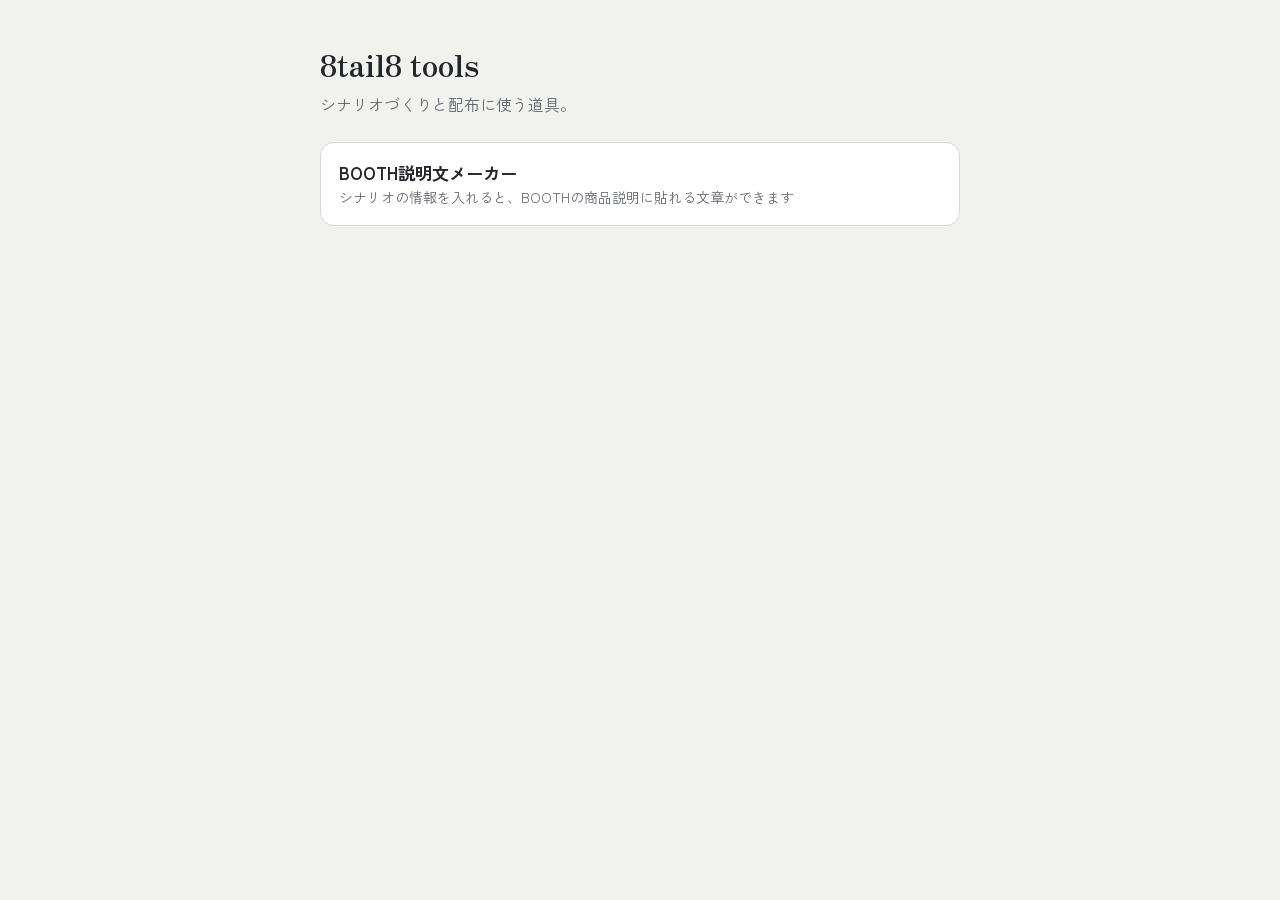
==== index.html @ a01e5641 "BOOTH説明文メーカーを追加 Co-Authored-By: Claude Opus 5.5 <noreply@anthropic.com> Claude-Session: https://clau" ====
<!doctype html>
<html lang="ja">
<head>
<meta charset="utf-8">
<meta name="viewport" content="width=device-width, initial-scale=1">
<meta name="robots" content="noindex">
<title>8tail8 tools</title>
<link rel="preconnect" href="https://fonts.googleapis.com">
<link rel="preconnect" href="https://fonts.gstatic.com" crossorigin>
<link rel="stylesheet" href="https://fonts.googleapis.com/css2?family=Zen+Antique&family=Zen+Kaku+Gothic+New:wght@400;700&display=swap">
<style>
  :root { --bg: #f1f2ee; --panel: #fff; --ink: #23262c; --ink-2: #646872; --line: #d9dbd5; --accent: #a3315e; }
  @media (prefers-color-scheme: dark) { :root { --bg: #15171b; --panel: #1e2126; --ink: #e8e9ec; --ink-2: #a2a6af; --line: #343840; --accent: #e0709c; color-scheme: dark; } }
  body { margin: 0; background: var(--bg); color: var(--ink); font-family: "Zen Kaku Gothic New", sans-serif; line-height: 1.6; padding: 40px max(16px, env(safe-area-inset-left)) 60px; }
  main { max-width: 640px; margin: 0 auto; }
  h1 { font-family: "Zen Antique", serif; font-weight: 400; font-size: 30px; margin: 0 0 4px; }
  p.lead { color: var(--ink-2); margin: 0 0 24px; }
  a.tool { display: block; background: var(--panel); border: 1px solid var(--line); border-radius: 14px; padding: 16px 18px; color: inherit; text-decoration: none; }
  a.tool:hover { border-color: var(--accent); }
  a.tool b { font-size: 17px; }
  a.tool span { display: block; color: var(--ink-2); font-size: 14px; }
  ul { list-style: none; padding: 0; display: flex; flex-direction: column; gap: 10px; }
</style>
</head>
<body>
<main>
  <h1>8tail8 tools</h1>
  <p class="lead">シナリオづくりと配布に使う道具。</p>
  <ul>
    <li><a class="tool" href="booth-maker/"><b>BOOTH説明文メーカー</b><span>シナリオの情報を入れると、BOOTHの商品説明に貼れる文章ができます</span></a></li>
  </ul>
</main>
</body>
</html>
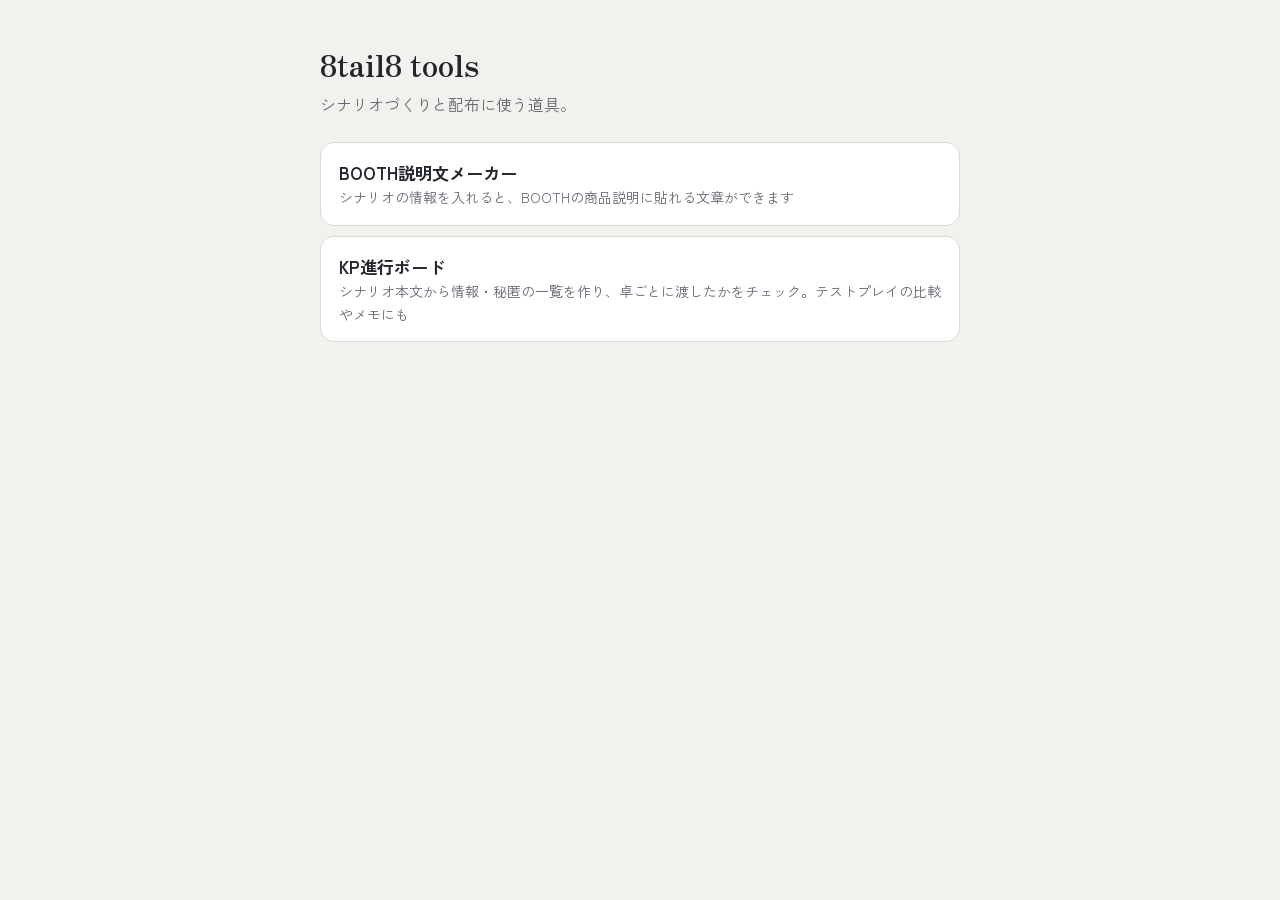
==== commit f7183511: "KP進行ボードを追加 Co-Authored-By: Claude Opus 5.5 <noreply@anthropic.com> Claude-Session: https://claude.ai" ====
--- a/index.html
+++ b/index.html
@@ -28,6 +28,7 @@
   <p class="lead">シナリオづくりと配布に使う道具。</p>
   <ul>
     <li><a class="tool" href="booth-maker/"><b>BOOTH説明文メーカー</b><span>シナリオの情報を入れると、BOOTHの商品説明に貼れる文章ができます</span></a></li>
+    <li><a class="tool" href="kp-board/"><b>KP進行ボード</b><span>シナリオ本文から情報・秘匿の一覧を作り、卓ごとに渡したかをチェック。テストプレイの比較やメモにも</span></a></li>
   </ul>
 </main>
 </body>
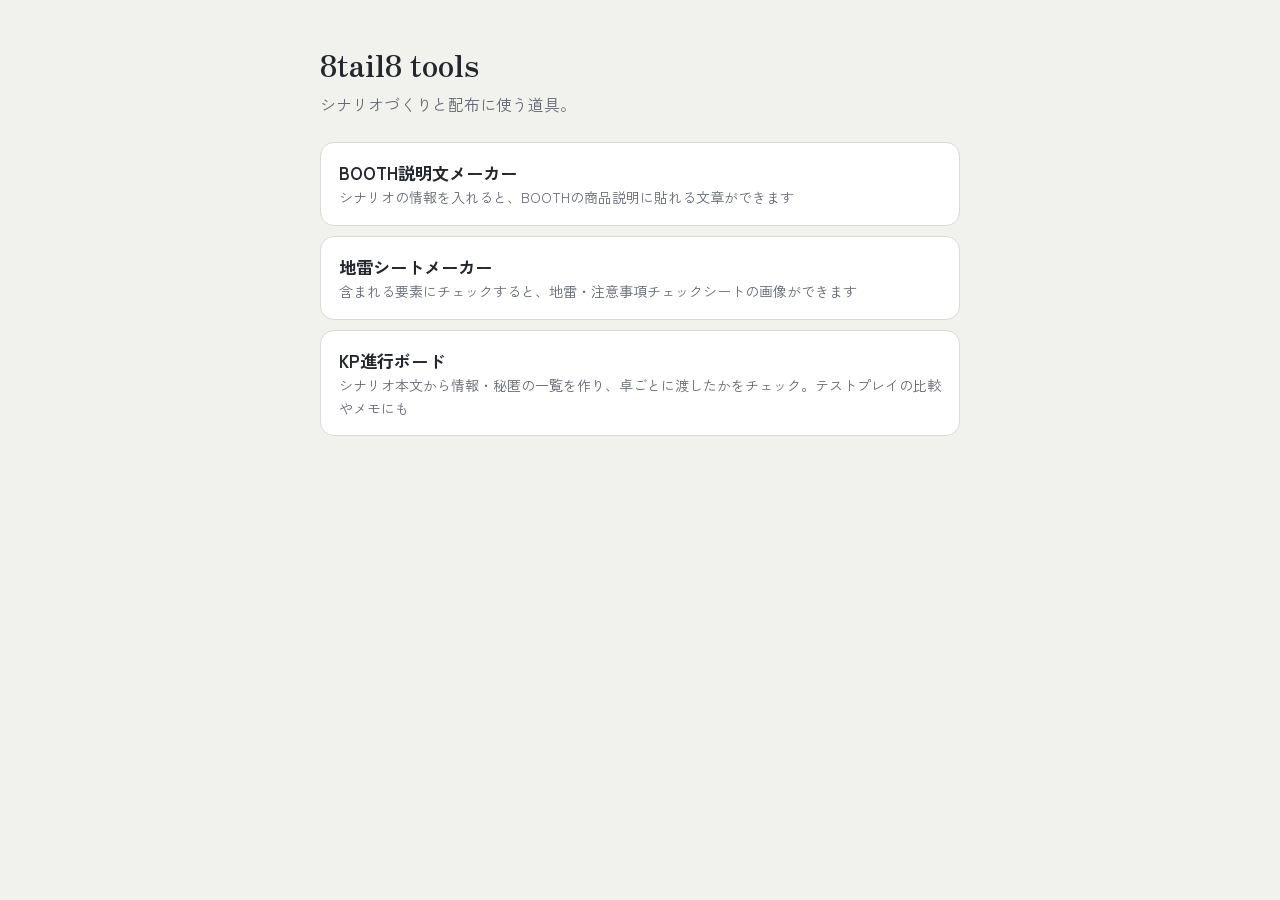
==== commit 0e9cfa9f: "地雷シートメーカーを追加 Co-Authored-By: Claude Opus 5.5 <noreply@anthropic.com> Claude-Session: https://claude." ====
--- a/index.html
+++ b/index.html
@@ -28,6 +28,7 @@
   <p class="lead">シナリオづくりと配布に使う道具。</p>
   <ul>
     <li><a class="tool" href="booth-maker/"><b>BOOTH説明文メーカー</b><span>シナリオの情報を入れると、BOOTHの商品説明に貼れる文章ができます</span></a></li>
+    <li><a class="tool" href="jirai-sheet/"><b>地雷シートメーカー</b><span>含まれる要素にチェックすると、地雷・注意事項チェックシートの画像ができます</span></a></li>
     <li><a class="tool" href="kp-board/"><b>KP進行ボード</b><span>シナリオ本文から情報・秘匿の一覧を作り、卓ごとに渡したかをチェック。テストプレイの比較やメモにも</span></a></li>
   </ul>
 </main>
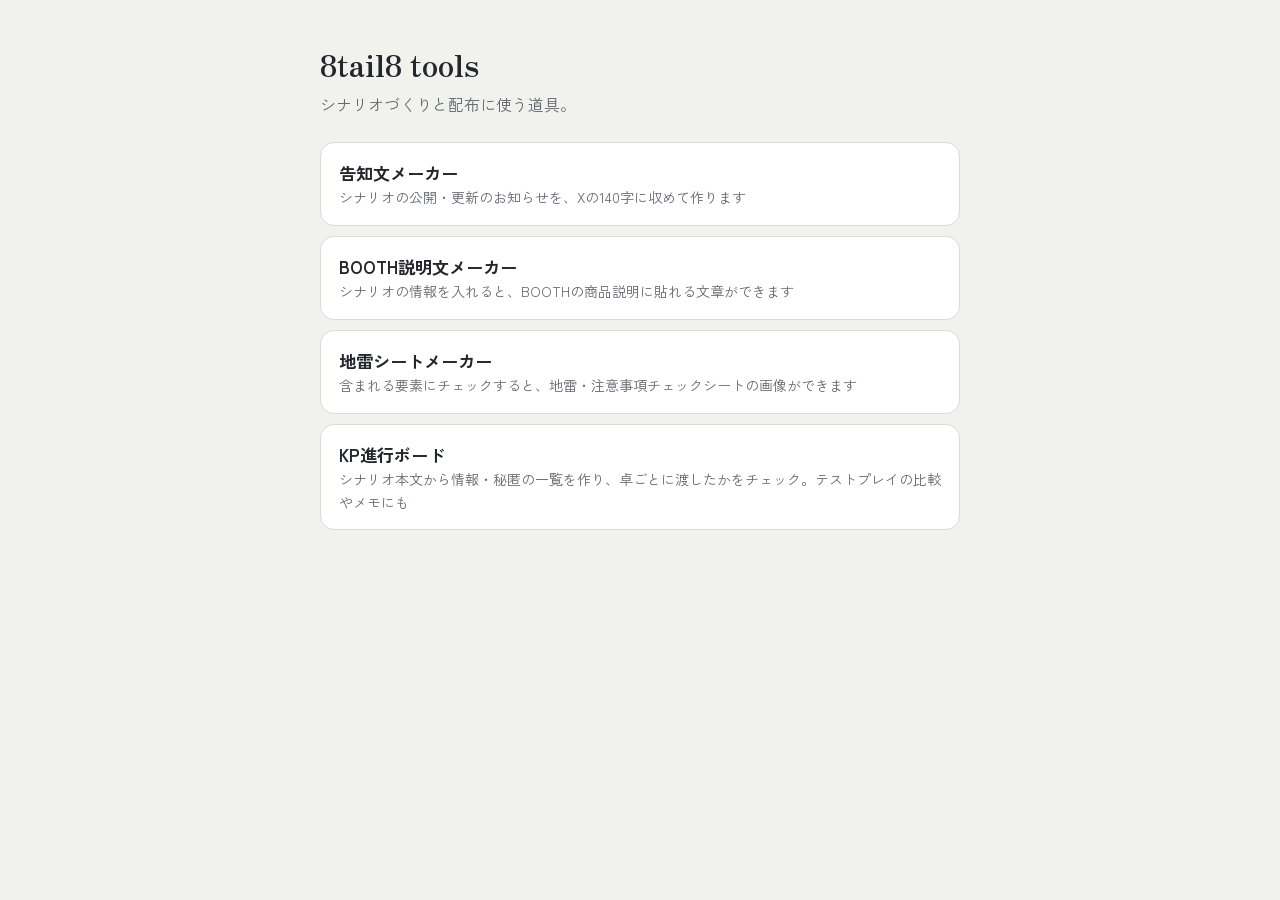
==== commit 9e5d27ae: "告知文メーカーを追加(いつもの○作目/Booth/HO診断の形、Xの文字数つき) Co-Authored-By: Claude Opus 5.5 <noreply@anthropic.com> Cla" ====
--- a/index.html
+++ b/index.html
@@ -27,6 +27,7 @@
   <h1>8tail8 tools</h1>
   <p class="lead">シナリオづくりと配布に使う道具。</p>
   <ul>
+    <li><a class="tool" href="post-maker/"><b>告知文メーカー</b><span>シナリオの公開・更新のお知らせを、Xの140字に収めて作ります</span></a></li>
     <li><a class="tool" href="booth-maker/"><b>BOOTH説明文メーカー</b><span>シナリオの情報を入れると、BOOTHの商品説明に貼れる文章ができます</span></a></li>
     <li><a class="tool" href="jirai-sheet/"><b>地雷シートメーカー</b><span>含まれる要素にチェックすると、地雷・注意事項チェックシートの画像ができます</span></a></li>
     <li><a class="tool" href="kp-board/"><b>KP進行ボード</b><span>シナリオ本文から情報・秘匿の一覧を作り、卓ごとに渡したかをチェック。テストプレイの比較やメモにも</span></a></li>
